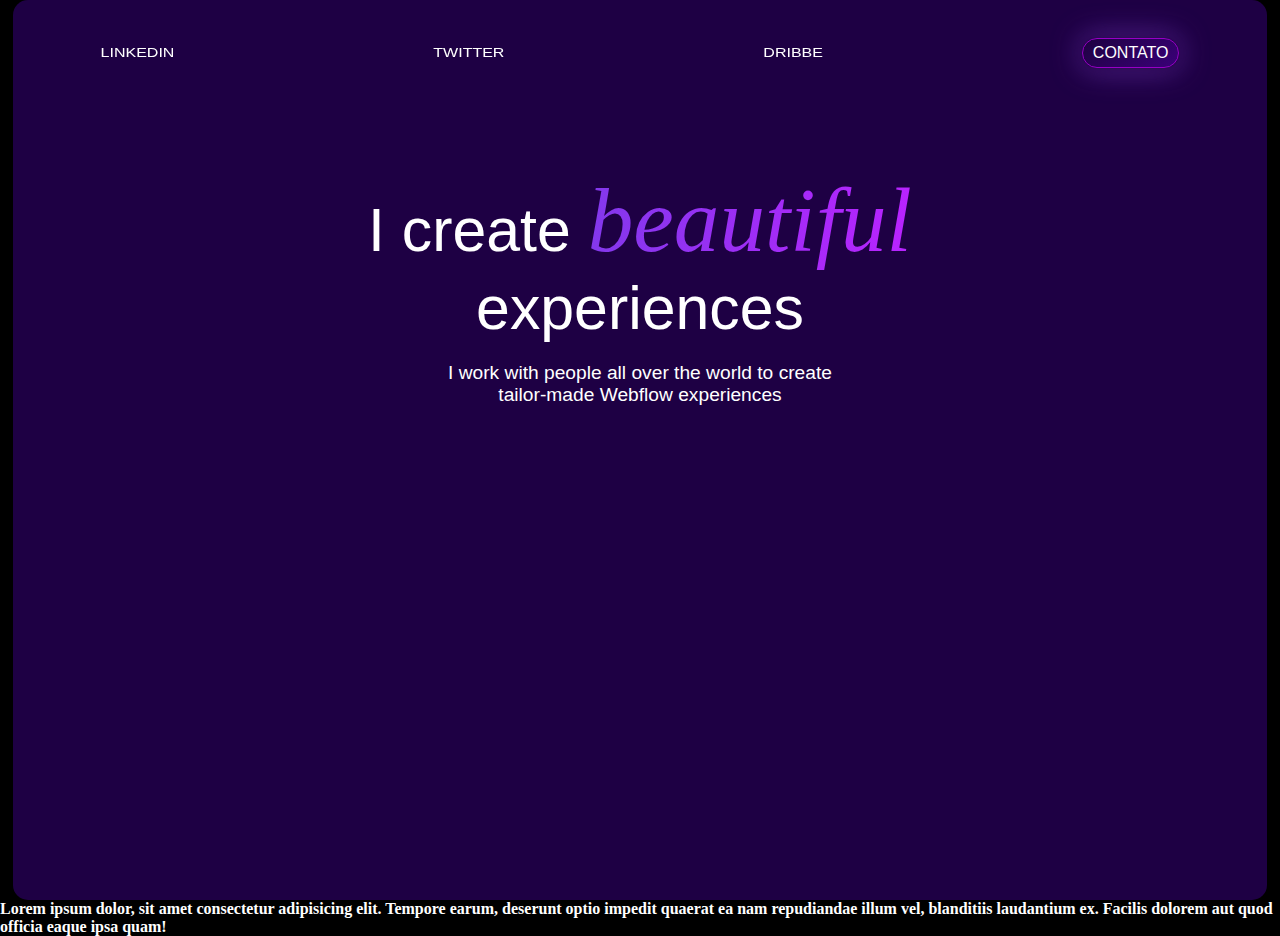
==== index.html @ a76ac80b "primeiro commit" ====
<!DOCTYPE html>
<html lang="pt-br">
<head>
    <meta charset="UTF-8">
    <meta name="viewport" content="width=device-width, initial-scale=1.0">
    <title>Document</title>
    <link rel="stylesheet" href="componentes/style.css">
    <link rel="stylesheet" href="componentes/main-header.css">
    <link rel="stylesheet" href="componentes/main-action.css">
    <link rel="stylesheet" href="componentes/main-buttom.css">
    <link rel="stylesheet" href="componentes/centro.css">

    <link rel="stylesheet" href="componentes/respo-tablet.css">
    <link rel="stylesheet" href="componentes/respo-cel-grande.css">
</head>
<body>
    <header class="main-header">
        <div class="fileira">
            <a class="main-action" href="">LINKEDIN</a>
            <a class="main-action" href="">TWITTER</a>
            <a class="main-action" href="">DRIBBE</a>
            <a class="main-buttom" href="">CONTATO</a>
        </div>  

        <div class="pai">
            <div class="centro">
                <h1>I create <span class="cursiva">beautiful</span><br> experiences</h1>
                <p>I work with people all over the world to create <br> tailor-made Webflow experiences</p>
            </div>
        </div>
        </header>

        <h1 style="color: white;">Lorem ipsum dolor, sit amet consectetur adipisicing elit. Tempore earum, deserunt optio impedit quaerat ea nam repudiandae illum vel, blanditiis laudantium ex. Facilis dolorem aut quod officia eaque ipsa quam!</h1>
</body>
</html>
---- componentes/style.css ----
/*parte do resetcs*/
/*-------------------------*/
body, h1, h2, h3, h4, figure, input a{
    box-sizing: border-box;
    padding: 0;
    margin: 0;
    font-size: 16px; /*inicio*/
    
}
body{
    background-color: black;
}

@import url('https://fonts.googleapis.com/css2?family=Montserrat+Alternates:ital,wght@0,100;0,200;0,300;0,400;0,500;0,600;0,700;0,800;0,900;1,100;1,200;1,300;1,400;1,500;1,600;1,700;1,800;1,900&display=swap');
@import url('https://fonts.googleapis.com/css2?family=Playfair+Display:ital,wght@0,400..900;1,400..900&display=swap');
---- componentes/main-header.css ----
.main-header{
    background-color: #1E0044;
    height: 100vh;
   max-width: clamp(98%, 100vw, 97%);
   margin: auto;
   transition-duration: 0.3s;
   border-radius: 15px;
}
.main-header:hover{
    box-shadow: 0 0 10px #592697, 0 0 14px #5405b4, 0 0 14px #7807f86e;

    transform: scale(1.01);
}
.fileira{
    align-items: center;
    display: flex;
    justify-content: space-between;
    padding-top: 3%;
    margin: 0% 7% 0% 7%;
    font-family: "Montserrat Alternates", sans-serif;

}
---- componentes/main-action.css ----
.main-action{
    font-weight: 200;
    text-decoration: none;
    color: white;
    transform: scale(1, 0.8); /* Achata verticalmente */
    display: inline-block; /* Necessário para aplicar transformações no texto */
}
---- componentes/main-buttom.css ----
.main-buttom{
    background: linear-gradient(145deg, #1e0240, #3a0079);
    padding: 5px 10px;
    border: 0.8px solid #9700c5; /* Borda neon */
    border-radius: 50px;
    box-shadow: 0 0 1px #1e0240, 0 0 20px #1e0240, 0 0 30px #6e31b4; /* Efeito de brilho */
    color: white;
    text-decoration: none;
}
---- componentes/centro.css ----
.pai{
    text-align: center;
    color: white;
}
.centro{
    display: inline-block;
    margin-top: 8%; /*ajustar no mq p centralizar*/
   
}
.centro p{
    font-size: clamp(0.5em, 5vw, 1.2em);
    font-family: "Quicksand", sans-serif;
    color: white;
    font-weight: 200
}

.centro h1{
    color: white;
    font-size: clamp(2.5em, 5vw, 3.8em);
    font-family: "Montserrat Alternates", sans-serif;
    font-weight: 200; /* Peso da fonte */
    font-style: normal; 

}
.cursiva{
    font-size: clamp(1.5em, 5vw, 3em);
    background: linear-gradient(90deg, #8338EC, #B923FF); -webkit-background-clip: text; color: transparent;
    font-family: "Playfair Display", serif ;
    font-weight: 400; /* Peso da fonte */
    font-style: italic; /* Estilo itálico */
}
---- componentes/respo-tablet.css ----
@media (min-width: 768px) and (max-width: 1024px) {
.fileira{
        padding-top: 4%;
   }
   
.centro{
    margin-top: 11%; /*ajustar no mq p centralizar*/
}
 
}
---- componentes/respo-cel-grande.css ----
@media (min-width: 340px) and (max-width: 768px){
    .fileira{
    background-color: aqua;
    
    margin: 0% 4% 0% 4%;
    font-size: 0.9em;
   }
   .centro{
    background: #ff5b5b;
    margin-top: 15%; 
   
}
}











/*responsivo clular pequeuno*/
@media (max-width: 340px) {
    .fileira{
       
        padding-top: 6%;
        font-size: 0.85em;
        margin: 0% 4% 0% 4%;
    }
}
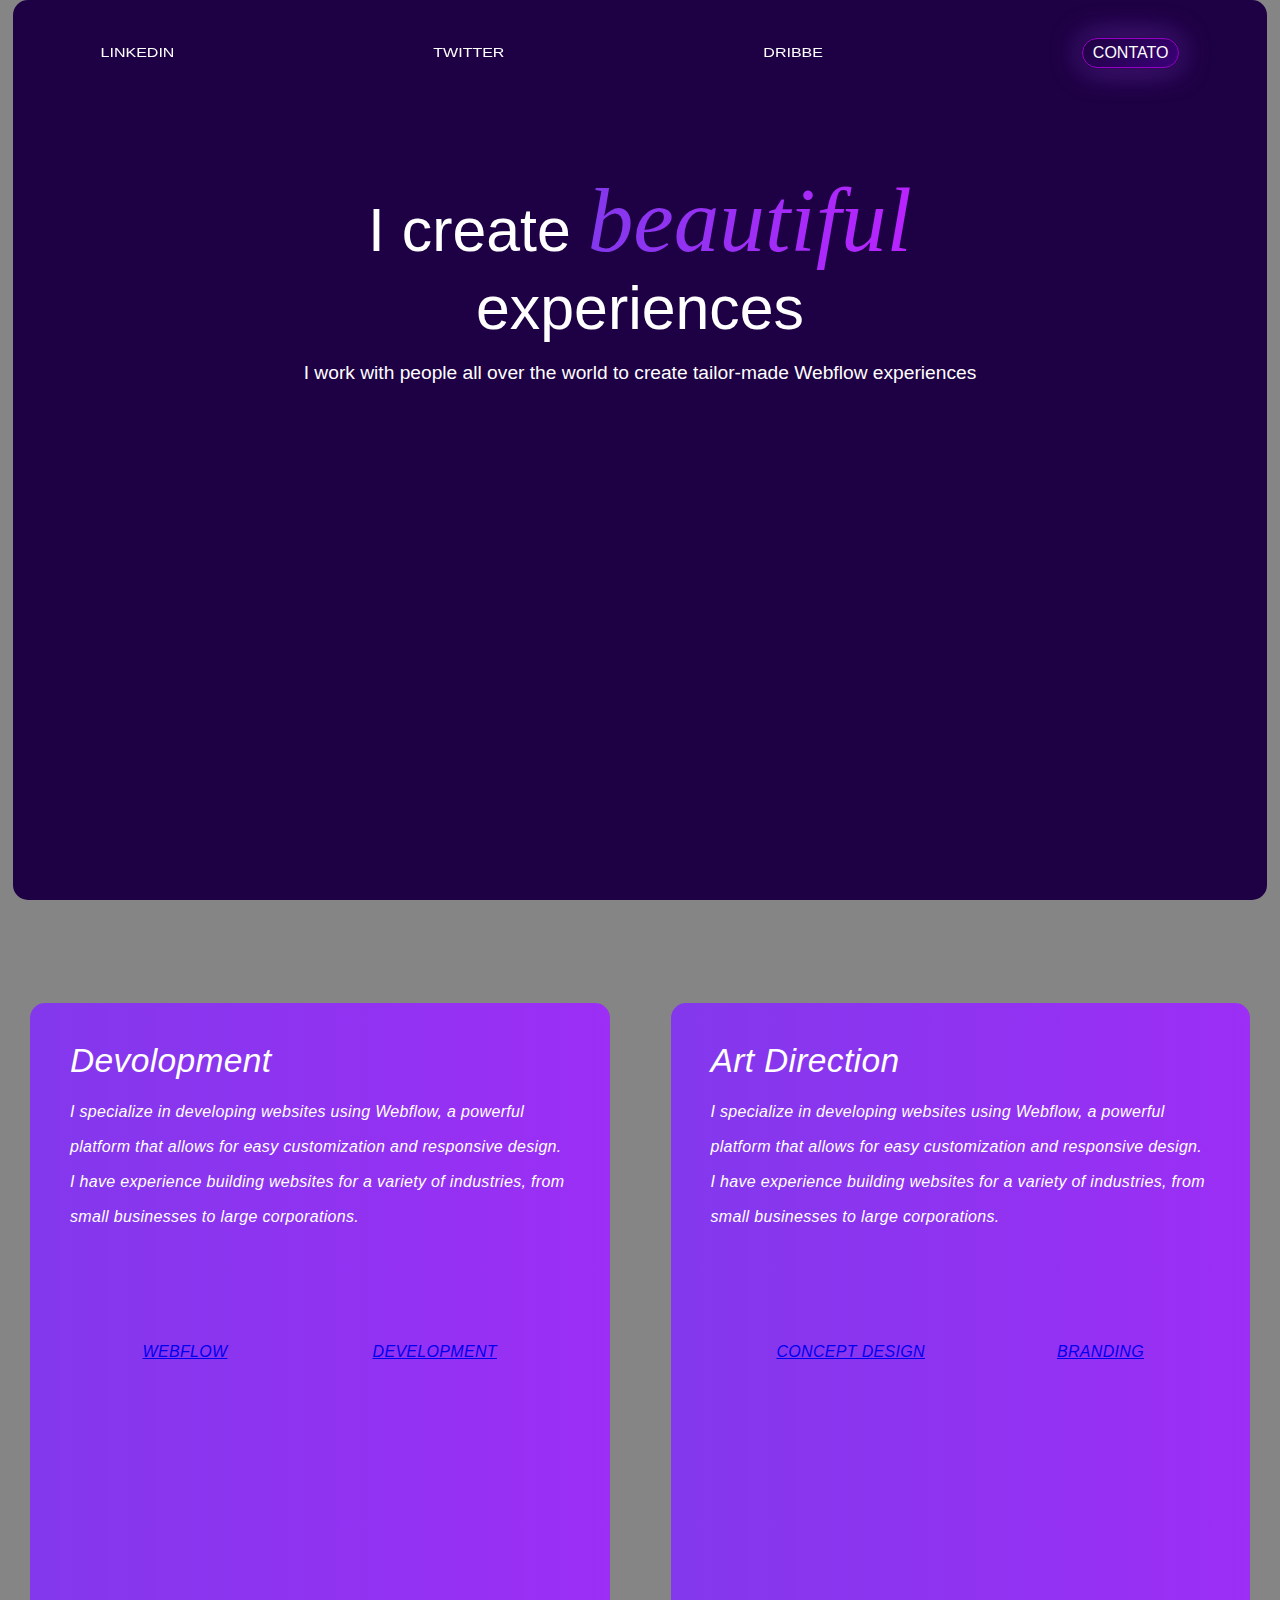
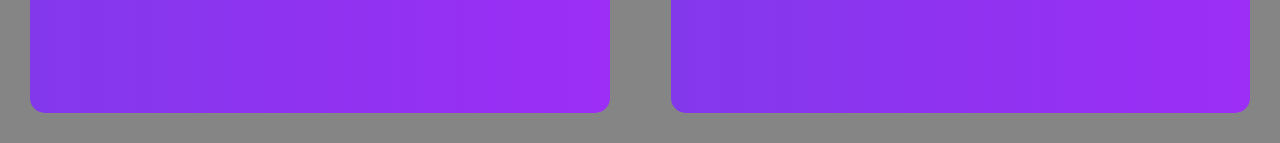
==== commit b23d9e77: "o" ====
--- a/index.html
+++ b/index.html
@@ -9,6 +9,8 @@
     <link rel="stylesheet" href="componentes/main-action.css">
     <link rel="stylesheet" href="componentes/main-buttom.css">
     <link rel="stylesheet" href="componentes/centro.css">
+    <link rel="stylesheet" href="componentes/main-section.css">
+
 
     <link rel="stylesheet" href="componentes/respo-tablet.css">
     <link rel="stylesheet" href="componentes/respo-cel-grande.css">
@@ -25,11 +27,33 @@
         <div class="pai">
             <div class="centro">
                 <h1>I create <span class="cursiva">beautiful</span><br> experiences</h1>
-                <p>I work with people all over the world to create <br> tailor-made Webflow experiences</p>
+                <p>I work with people all over the world to create  tailor-made Webflow experiences</p>
             </div>
         </div>
         </header>
 
-        <h1 style="color: white;">Lorem ipsum dolor, sit amet consectetur adipisicing elit. Tempore earum, deserunt optio impedit quaerat ea nam repudiandae illum vel, blanditiis laudantium ex. Facilis dolorem aut quod officia eaque ipsa quam!</h1>
+
+
+        <section class="main-section">
+            <div class="box">
+               <h2>Devolopment</h2>
+               <p>I specialize in developing websites using Webflow, a powerful platform that allows for easy customization and responsive design. I have experience building websites for a variety of industries, from small businesses to large corporations.</p>
+
+               <div class="wrapper">
+                   <a class="buttom-section" href="#">WEBFLOW</a>
+                   <a class="buttom-section" href="#">DEVELOPMENT</a>   
+               </div>
+            </div>
+            <div class="box">
+               <h2>Art Direction</h2>
+               <p>I specialize in developing websites using Webflow, a powerful platform that allows for easy customization and responsive design. I have experience building websites for a variety of industries, from small businesses to large corporations.</p>
+               <div class="wrapper">
+                   
+                   <a class="buttom-section" href="#">CONCEPT DESIGN</a>
+                   <a class="buttom-section" href="#">BRANDING</a>
+               </div>
+           </div>
+   
+   </section>
 </body>
 </html>--- a/componentes/style.css
+++ b/componentes/style.css
@@ -8,7 +8,7 @@
     
 }
 body{
-    background-color: black;
+    background-color: rgba(0, 0, 0, 0.479);
 }
 
 @import url('https://fonts.googleapis.com/css2?family=Montserrat+Alternates:ital,wght@0,100;0,200;0,300;0,400;0,500;0,600;0,700;0,800;0,900;1,100;1,200;1,300;1,400;1,500;1,600;1,700;1,800;1,900&display=swap');
--- a/componentes/centro.css
+++ b/componentes/centro.css
@@ -8,7 +8,7 @@
    
 }
 .centro p{
-    font-size: clamp(0.5em, 5vw, 1.2em);
+    font-size: clamp(0.4em, 5vw, 1.2em);
     font-family: "Quicksand", sans-serif;
     color: white;
     font-weight: 200
--- a/componentes/main-section.css
+++ b/componentes/main-section.css
@@ -0,0 +1,31 @@
+.main-section{
+    display: flex;
+    justify-content: space-around;
+    gap: 5%;
+    margin: 30px;
+    
+    
+}
+.box{
+    margin-top: 6%;
+    background: linear-gradient(to right, #8338EC, #9C2EF5);
+    border-radius: 15px;
+   color: white;
+    height: 70vh;
+    padding: 40px;
+    line-height: 35px;
+    letter-spacing: 0.02em;
+    font-weight: lighter;
+    font-style: italic;
+    transition-duration: 0.3s;
+    font-family: "Montserrat Alternates", sans-serif;
+}
+.box h2{
+    font-size: 2.1em;
+    font-weight: 100;
+}
+.wrapper{
+    margin-top: 20%;
+    display: flex;
+    justify-content: space-around;
+}
--- a/componentes/respo-tablet.css
+++ b/componentes/respo-tablet.css
@@ -6,5 +6,8 @@
 .centro{
     margin-top: 11%; /*ajustar no mq p centralizar*/
 }
- 
+.box{
+    
+}
+
 }--- a/componentes/respo-cel-grande.css
+++ b/componentes/respo-cel-grande.css
@@ -1,15 +1,30 @@
 @media (min-width: 340px) and (max-width: 768px){
+    .main-header{
+    height: clamp(600px, 80vh, 600px);
+    }
+    
     .fileira{
-    background-color: aqua;
-    
+
     margin: 0% 4% 0% 4%;
     font-size: 0.9em;
    }
    .centro{
-    background: #ff5b5b;
     margin-top: 15%; 
+}
+.box h2{
+    font-size: 1.8em;
+}
+.main-section{
+    flex-direction: column; /* Coloca os itens em coluna */
+}
+.wrapper{
+    flex-direction: column;
    
 }
+.box{
+    line-height: 22px;
+}
+
 }
 
 
@@ -30,4 +45,10 @@
         font-size: 0.85em;
         margin: 0% 4% 0% 4%;
     }
+    .box{
+       line-height: 20px;
+    }
+    .box h2{
+        font-size: 1.5em;
+    }
 }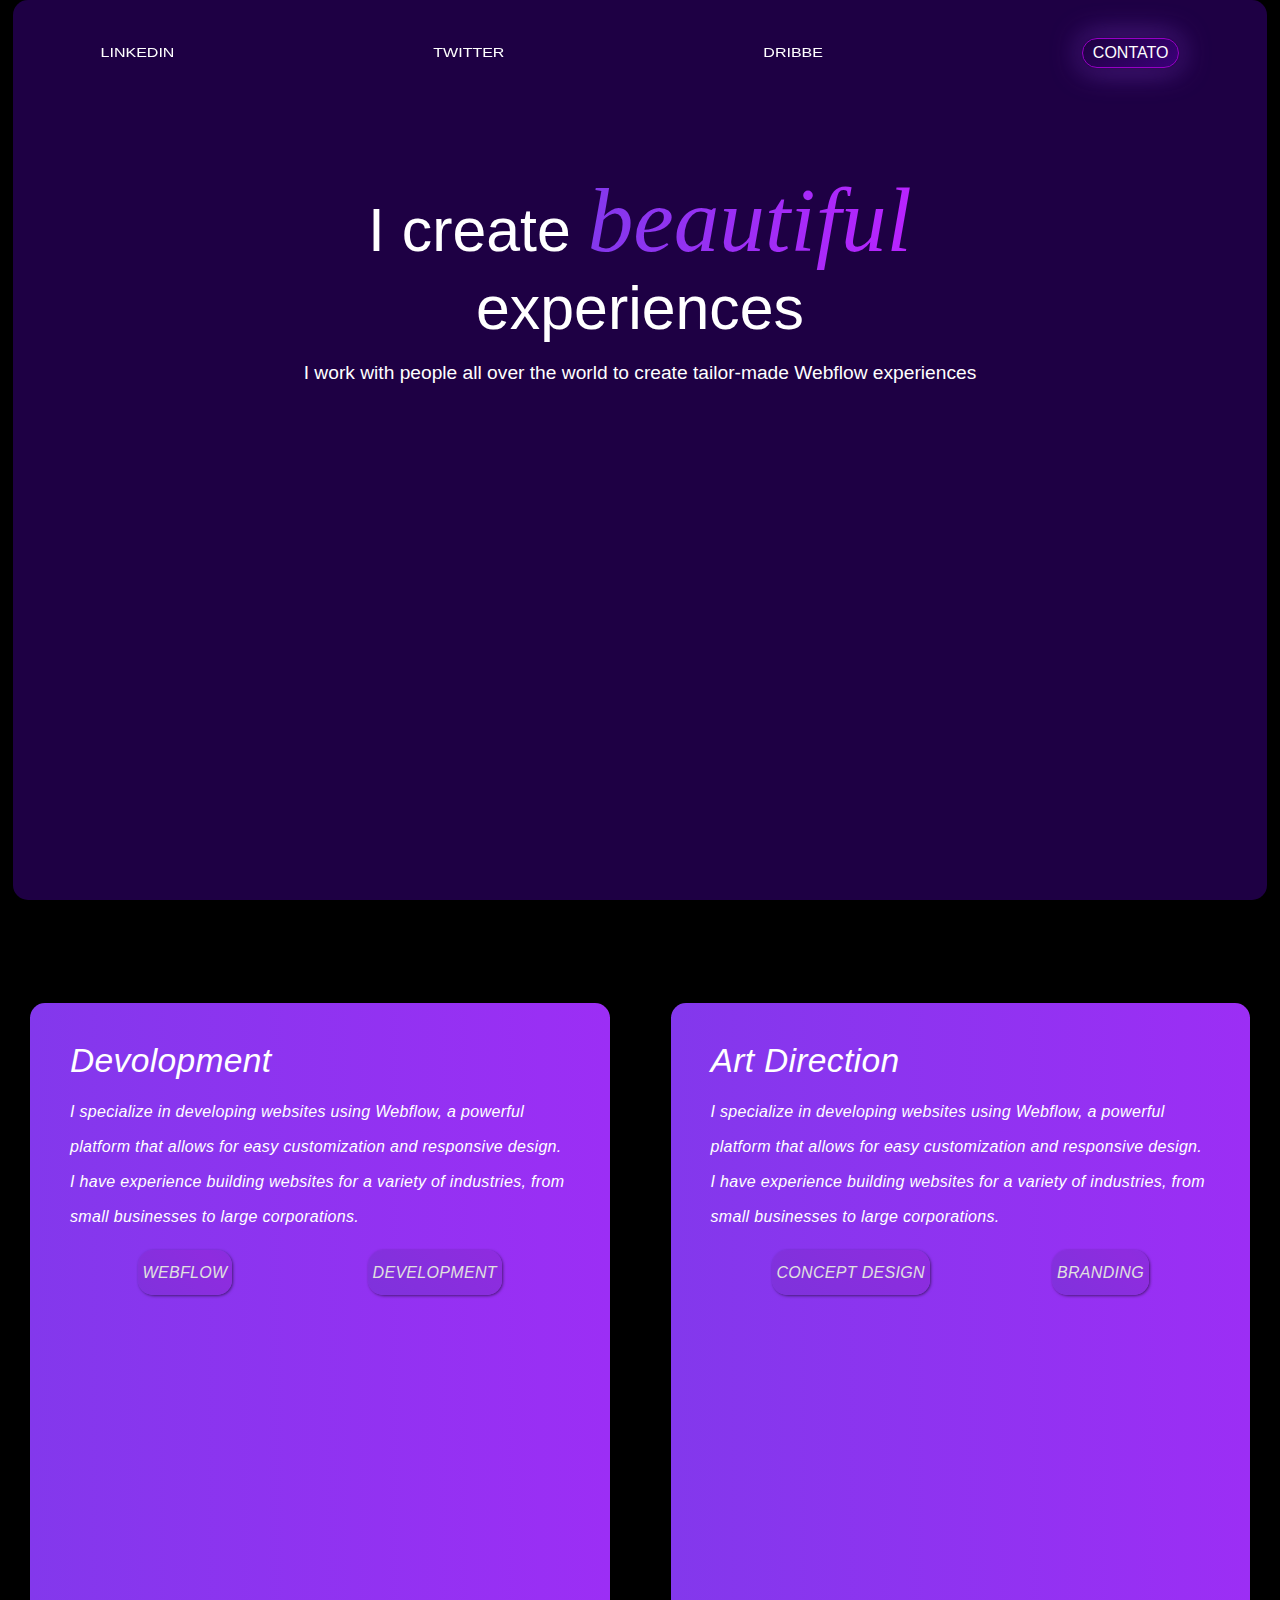
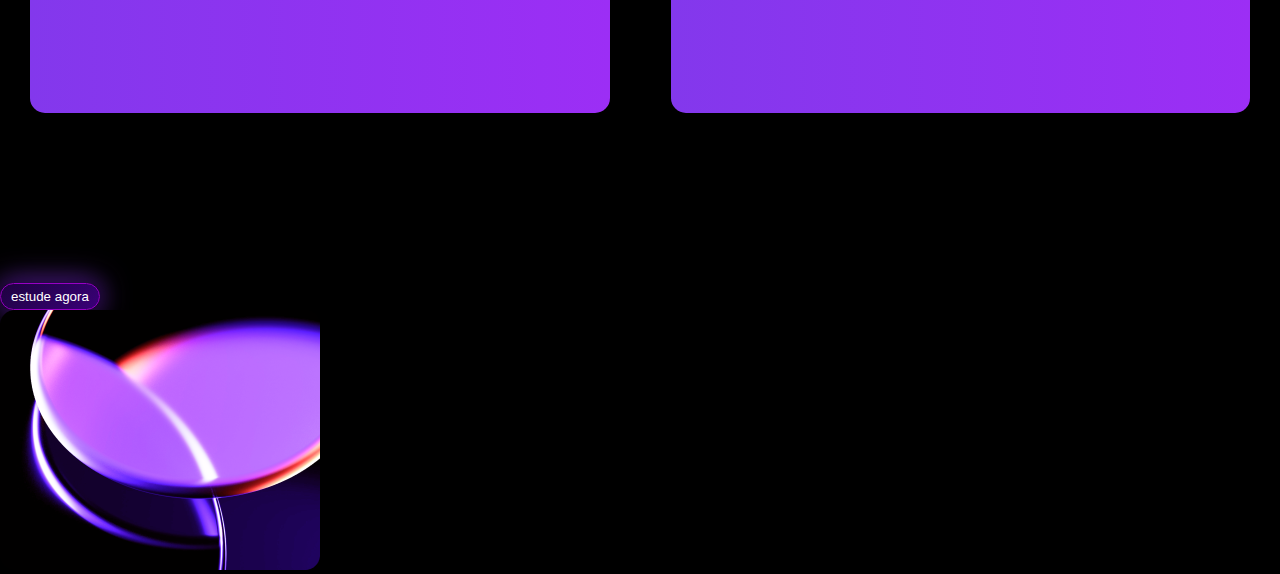
==== commit 157b569d: "z" ====
--- a/index.html
+++ b/index.html
@@ -55,5 +55,20 @@
            </div>
    
    </section>
+
+   <section class="section-image2">
+    <div class="caixa-elementos">
+    
+    
+        <div class="escrita"><h1>Korba</h1>
+            <p>Lorem ipsum, dolor sit amet consectetur adipisicing elit. <br> Aut facilis optio deleniti, perspiciatis exercitationem <br> veritatis illo aliquam tempore quo quaerat  <br>a dolorum eveniet! Error sed, quibusdam <br> quisquam neque iste voluptates.</p>
+            <button class="main-buttom -trans">estude agora</button> 
+        </div>
+
+        <div class="design-image">
+
+            <img src="imagens/Image.png" alt="">
+
+   </section>
 </body>
 </html>--- a/componentes/style.css
+++ b/componentes/style.css
@@ -8,7 +8,7 @@
     
 }
 body{
-    background-color: rgba(0, 0, 0, 0.479);
+    background-color: rgb(0, 0, 0);
 }
 
 @import url('https://fonts.googleapis.com/css2?family=Montserrat+Alternates:ital,wght@0,100;0,200;0,300;0,400;0,500;0,600;0,700;0,800;0,900;1,100;1,200;1,300;1,400;1,500;1,600;1,700;1,800;1,900&display=swap');
--- a/componentes/main-section.css
+++ b/componentes/main-section.css
@@ -20,12 +20,41 @@
     transition-duration: 0.3s;
     font-family: "Montserrat Alternates", sans-serif;
 }
+.box:hover{
+    box-shadow: 0 0 10px #592697, 0 0 14px #5405b4, 0 0 14px #7807f86e;
+    transform: scale(1.02);
+    box-shadow: 1px 1px 18px rgba(0, 0, 0, 0.5);
+}
 .box h2{
     font-size: 2.1em;
     font-weight: 100;
 }
+.buttom-section{
+    box-shadow: 1px 1px 3px rgba(0, 0, 0, 0.5); 
+    text-decoration: none;
+    color: rgb(224, 224, 224);
+    padding: 1% 1%;
+    border-radius: 15px;
+    font-family: "Albert Sans", sans-serif;
+    animation: textura 3.4s cubic-bezier(0.2, 0.5, 0.9, 0.6) 2s infinite;
+    background-image: linear-gradient(45deg, #7a34db, #8e2cdf, #7a34db, #8e2cdf);
+    background-size: 400% 200%;
+    transition: all 0.8s;
+}
+@keyframes textura {
+    0% {
+        background-position: 0 0;
+    }
+    100% {
+        background-position: 100% 0;
+    }
+}
+.buttom-section:hover{
+    background-position: 100% 0;
+    box-shadow: 1px 1px 6px rgba(0, 0, 0, 0.5);
+}
 .wrapper{
-    margin-top: 20%;
+    
     display: flex;
     justify-content: space-around;
 }
--- a/componentes/respo-cel-grande.css
+++ b/componentes/respo-cel-grande.css
@@ -1,4 +1,4 @@
-@media (min-width: 340px) and (max-width: 768px){
+@media (min-width: 389px) and (max-width: 768px){
     .main-header{
     height: clamp(600px, 80vh, 600px);
     }
@@ -9,7 +9,10 @@
     font-size: 0.9em;
    }
    .centro{
-    margin-top: 15%; 
+    margin-top: 45%; 
+}
+.box{
+    height: 40vh;
 }
 .box h2{
     font-size: 1.8em;
@@ -18,13 +21,18 @@
     flex-direction: column; /* Coloca os itens em coluna */
 }
 .wrapper{
-    flex-direction: column;
-   
+        flex-direction: column;
+        column-gap: 10%;
+        
+        align-items: center;
+        gap: 48px;
 }
 .box{
     line-height: 22px;
 }
-
+.buttom-section{
+    padding: 4% 4%;
+}
 }
 
 
@@ -38,17 +46,33 @@
 
 
 /*responsivo clular pequeuno*/
-@media (max-width: 340px) {
+@media screen and (max-device-width: 390px) and (orientation: portrait) {
+   body{
+    background-color: #fff;
+   }
     .fileira{
        
         padding-top: 6%;
         font-size: 0.85em;
         margin: 0% 4% 0% 4%;
     }
+    .centro{
+        margin-top: 45%; 
+    }
     .box{
        line-height: 20px;
+       height: 40vh;
     }
     .box h2{
         font-size: 1.5em;
     }
+    .wrapper{
+        gap: 15px;
+        padding-top: 10px;
+        flex-direction: column;
+       
+    }
+    .buttom-section{
+        padding: 4% 4%;
+    }
 }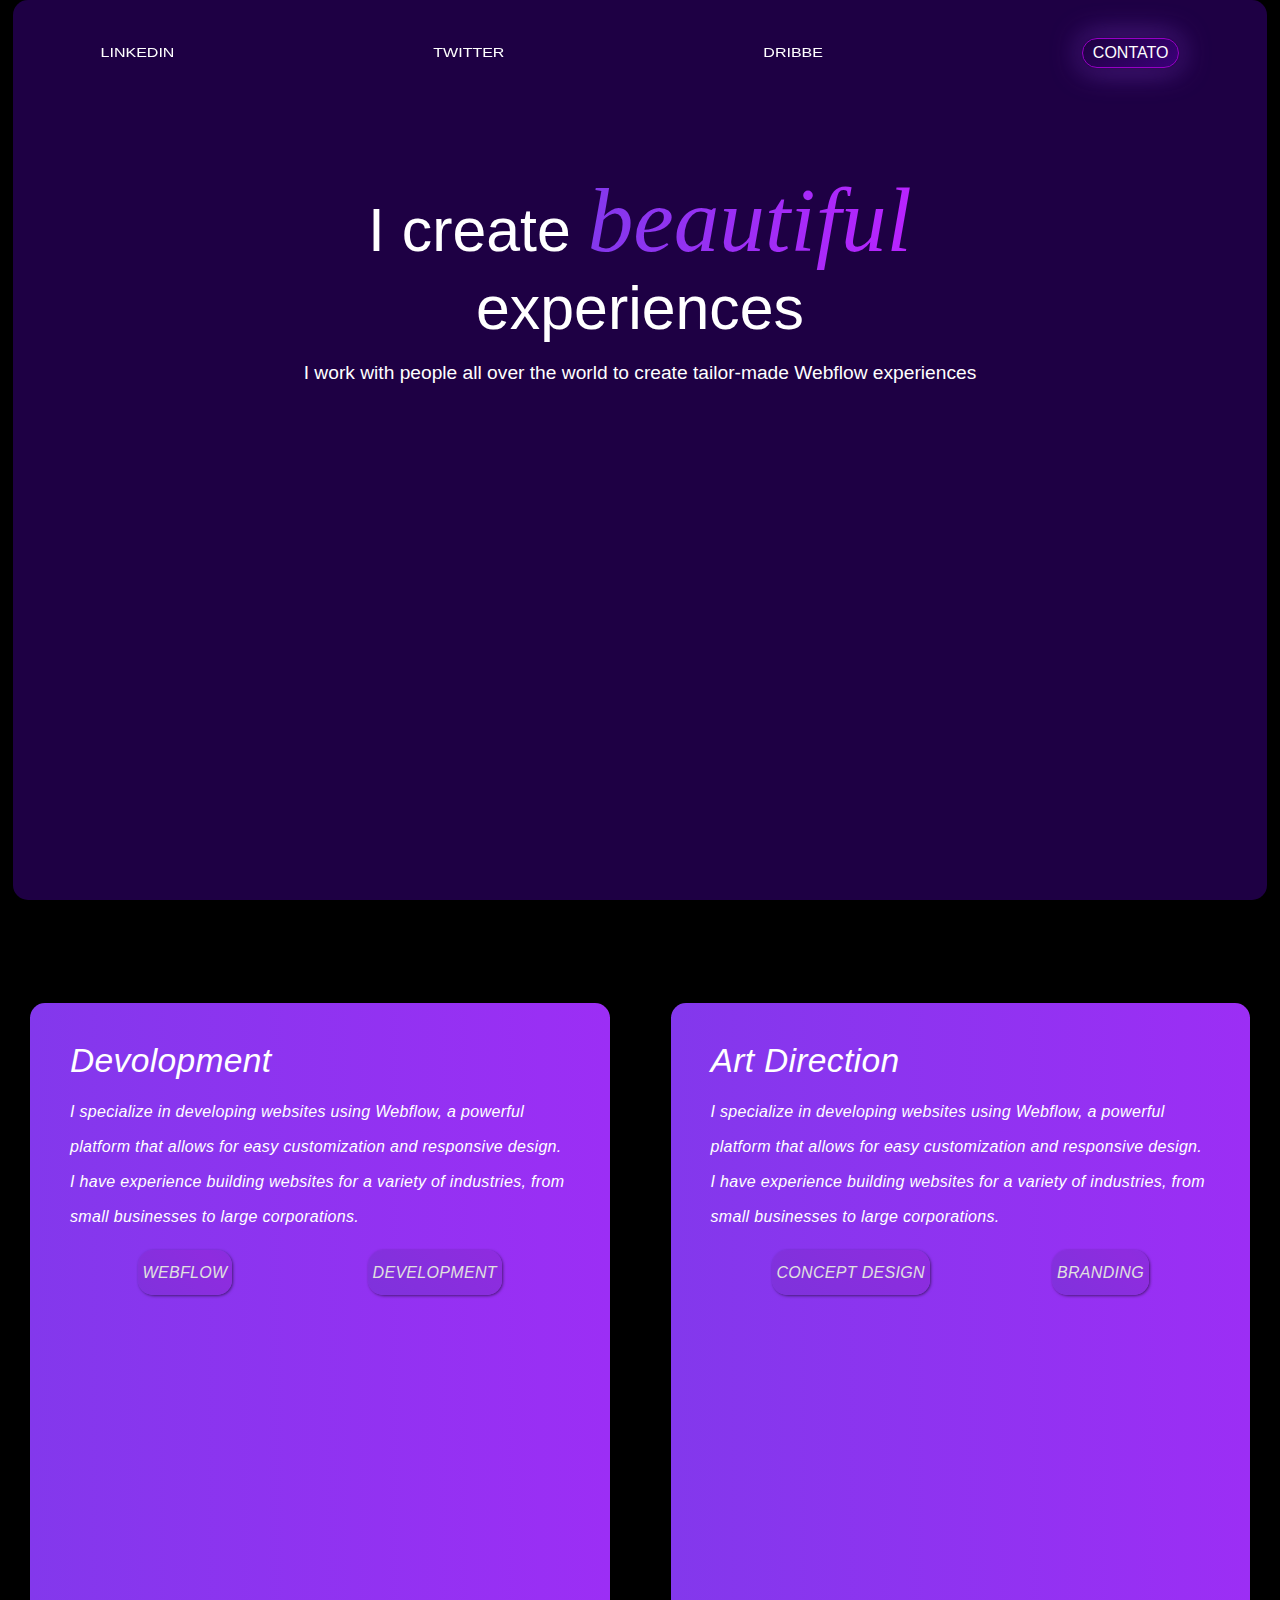
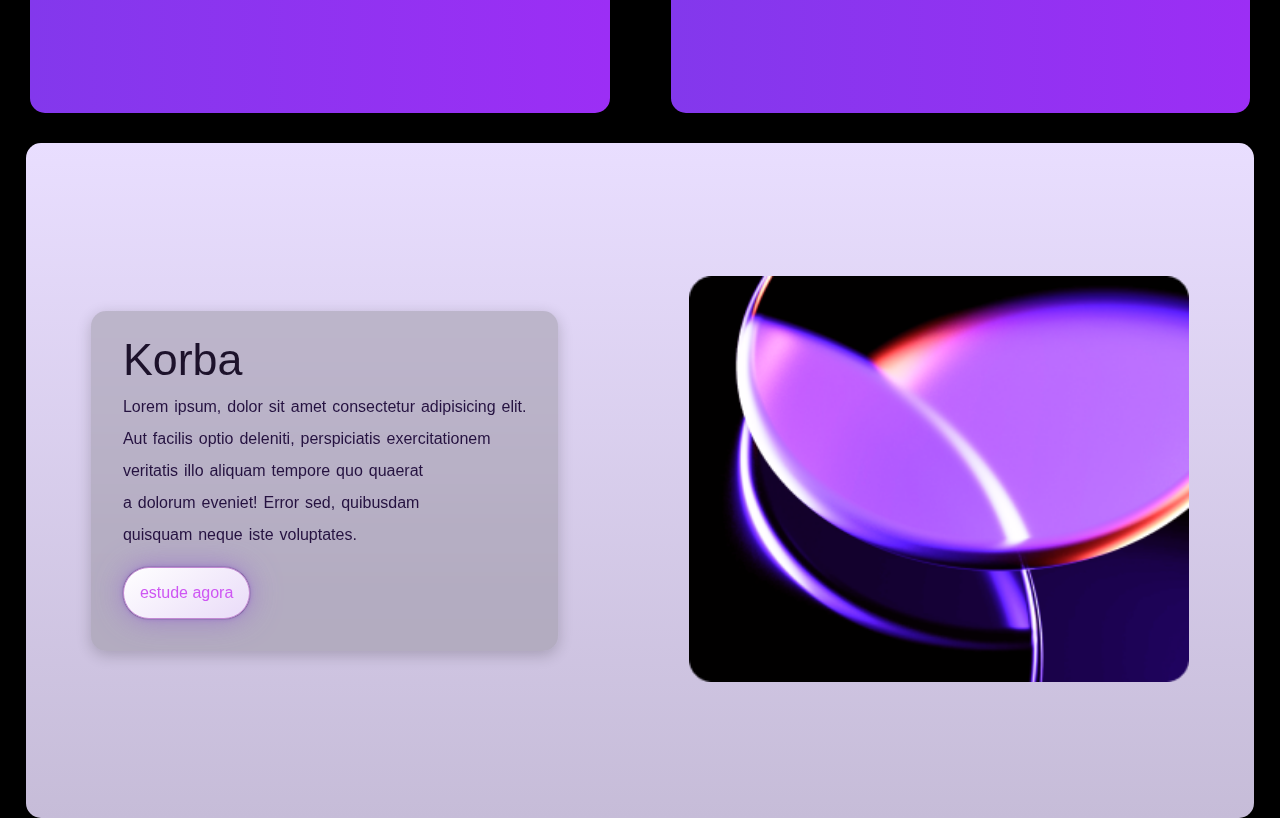
==== commit ee8a0417: "teste resp" ====
--- a/index.html
+++ b/index.html
@@ -10,7 +10,7 @@
     <link rel="stylesheet" href="componentes/main-buttom.css">
     <link rel="stylesheet" href="componentes/centro.css">
     <link rel="stylesheet" href="componentes/main-section.css">
-
+    <link rel="stylesheet" href="componentes/section-image1.css">
 
     <link rel="stylesheet" href="componentes/respo-tablet.css">
     <link rel="stylesheet" href="componentes/respo-cel-grande.css">
@@ -56,19 +56,29 @@
    
    </section>
 
-   <section class="section-image2">
-    <div class="caixa-elementos">
-    
-    
-        <div class="escrita"><h1>Korba</h1>
-            <p>Lorem ipsum, dolor sit amet consectetur adipisicing elit. <br> Aut facilis optio deleniti, perspiciatis exercitationem <br> veritatis illo aliquam tempore quo quaerat  <br>a dolorum eveniet! Error sed, quibusdam <br> quisquam neque iste voluptates.</p>
-            <button class="main-buttom -trans">estude agora</button> 
+  
+    <section class="section-image1">
+        <div class="caixa-elementos">
+
+
+            <div class="escrita"><h1>Korba</h1>
+              
+                    <div class="espacamento">
+                        <p>Lorem ipsum, dolor sit amet consectetur adipisicing elit. <br> Aut facilis optio deleniti, perspiciatis exercitationem <br> veritatis illo aliquam tempore quo quaerat  <br>a dolorum eveniet! Error sed, quibusdam <br> quisquam neque iste voluptates.</p>
+                        <button class="main-buttom -trans">estude agora</button>
+                    </div>
+               
+            </div>
+
+            <div class="design-image">
+
+                <img class="image1" src="imagens/Image.png" alt="">
+
+            </div>
+
+
+
         </div>
-
-        <div class="design-image">
-
-            <img src="imagens/Image.png" alt="">
-
    </section>
 </body>
 </html>--- a/componentes/main-section.css
+++ b/componentes/main-section.css
@@ -23,7 +23,7 @@
 .box:hover{
     box-shadow: 0 0 10px #592697, 0 0 14px #5405b4, 0 0 14px #7807f86e;
     transform: scale(1.02);
-    box-shadow: 1px 1px 18px rgba(0, 0, 0, 0.5);
+    
 }
 .box h2{
     font-size: 2.1em;
--- a/componentes/section-image1.css
+++ b/componentes/section-image1.css
@@ -0,0 +1,67 @@
+.section-image1{
+ 
+}
+.caixa-elementos{
+    display: flex;
+    align-items: center;
+    background: linear-gradient(to bottom, #E9DEFF, #c6bcd8);
+    height: 75vh;
+    max-width: clamp(96%, 100vw, 96%);
+    border-radius: 15px;
+    margin: auto;
+    justify-content: space-around;
+    transition-duration: 0.2s;
+    
+}
+.caixa-elementos:hover{
+    box-shadow: 0 0 10px #adadadcc, 0 0 14px #878688b7, 0 0 14px #878688b0;
+  
+   
+
+}
+.escrita{
+    line-height: 2em !important;
+    background: rgba(109, 109, 109, 0.3); /* Cor de fundo branca com 30% de opacidade */
+    backdrop-filter: blur(50px); /* Desfoque aplicado ao fundo */
+    box-shadow: 0 4px 15px rgba(0, 0, 0, 0.2); /* Sombra sutil para destacar o efeito */
+    -webkit-backdrop-filter: blur(10px); /* Compatibilidade com navegadores WebKit */
+    padding: 2em;
+    border-radius: 15px;
+    transition-duration: 0.2s;
+   
+}
+.escrita:hover{
+    padding: 2.3em;
+}
+.escrita h1{
+    font-family: "Montserrat Alternates", sans-serif;
+    color: #0b001ae5;
+    font-weight: 500;
+    word-spacing: 1.3px;
+    font-size: 2.8em;
+}
+.escrita p{
+    font-family: "Montserrat Alternates", sans-serif;
+    color: #160233e8;
+    font-weight: 200;
+    word-spacing: 1.5px;
+}
+.image1{
+    width: clamp(200px, 40vw, 500px); /* Min: 200px, Responsivo: 50% da largura da viewport, Max: 500px */
+
+}
+.main-buttom.-trans{
+   
+    background: linear-gradient(145deg, #ffffff, #e9dbf8);
+    box-shadow: 0 0 1px #1e0240, 0 0 30px #a07fc9, 0 0 5px #9671c2; 
+    border: 1.4px solid #c289d3; 
+    color: #ce56f3;
+    font-size: 1em;
+    padding: 1em;
+    font-family: 'Franklin Gothic Medium', 'Arial Narrow', Arial, sans-serif;
+    transition-duration: 0.2s;
+}
+.main-buttom.-trans:hover{
+    transform: scale(1.05); /* Aumenta o tamanho em 4% */
+   
+}--- a/componentes/respo-tablet.css
+++ b/componentes/respo-tablet.css
@@ -6,8 +6,18 @@
 .centro{
     margin-top: 11%; /*ajustar no mq p centralizar*/
 }
-.box{
+
+.caixa-elementos{
+    flex-direction: column;
+}
+.escrita{
     
+ width: 70vw;
+    gap: 10px
 }
 
+.image1{
+    width: clamp(350px, 40vw, 600px); /* Min: 200px, Responsivo: 50% da largura da viewport, Max: 500px */
+
+}
 }--- a/componentes/respo-cel-grande.css
+++ b/componentes/respo-cel-grande.css
@@ -33,7 +33,23 @@
 .buttom-section{
     padding: 4% 4%;
 }
+
+.caixa-elementos{
+    flex-direction: column;
+    height: 80vh;
 }
+.escrita{
+    
+ width: 70vw;
+    gap: 10px
+}
+.image1{
+    width: clamp(300px, 40vw, 500px); /* Min: 200px, Responsivo: 50% da largura da viewport, Max: 500px */
+
+}
+}
+   
+
 
 
 
@@ -47,9 +63,7 @@
 
 /*responsivo clular pequeuno*/
 @media screen and (max-device-width: 390px) and (orientation: portrait) {
-   body{
-    background-color: #fff;
-   }
+  
     .fileira{
        
         padding-top: 6%;
@@ -75,4 +89,14 @@
     .buttom-section{
         padding: 4% 4%;
     }
+    .caixa-elementos{
+        flex-direction: column;
+    }
+    .escrita{
+        
+     width: 70vw;
+        gap: 10px
+    }
+    
+    
 }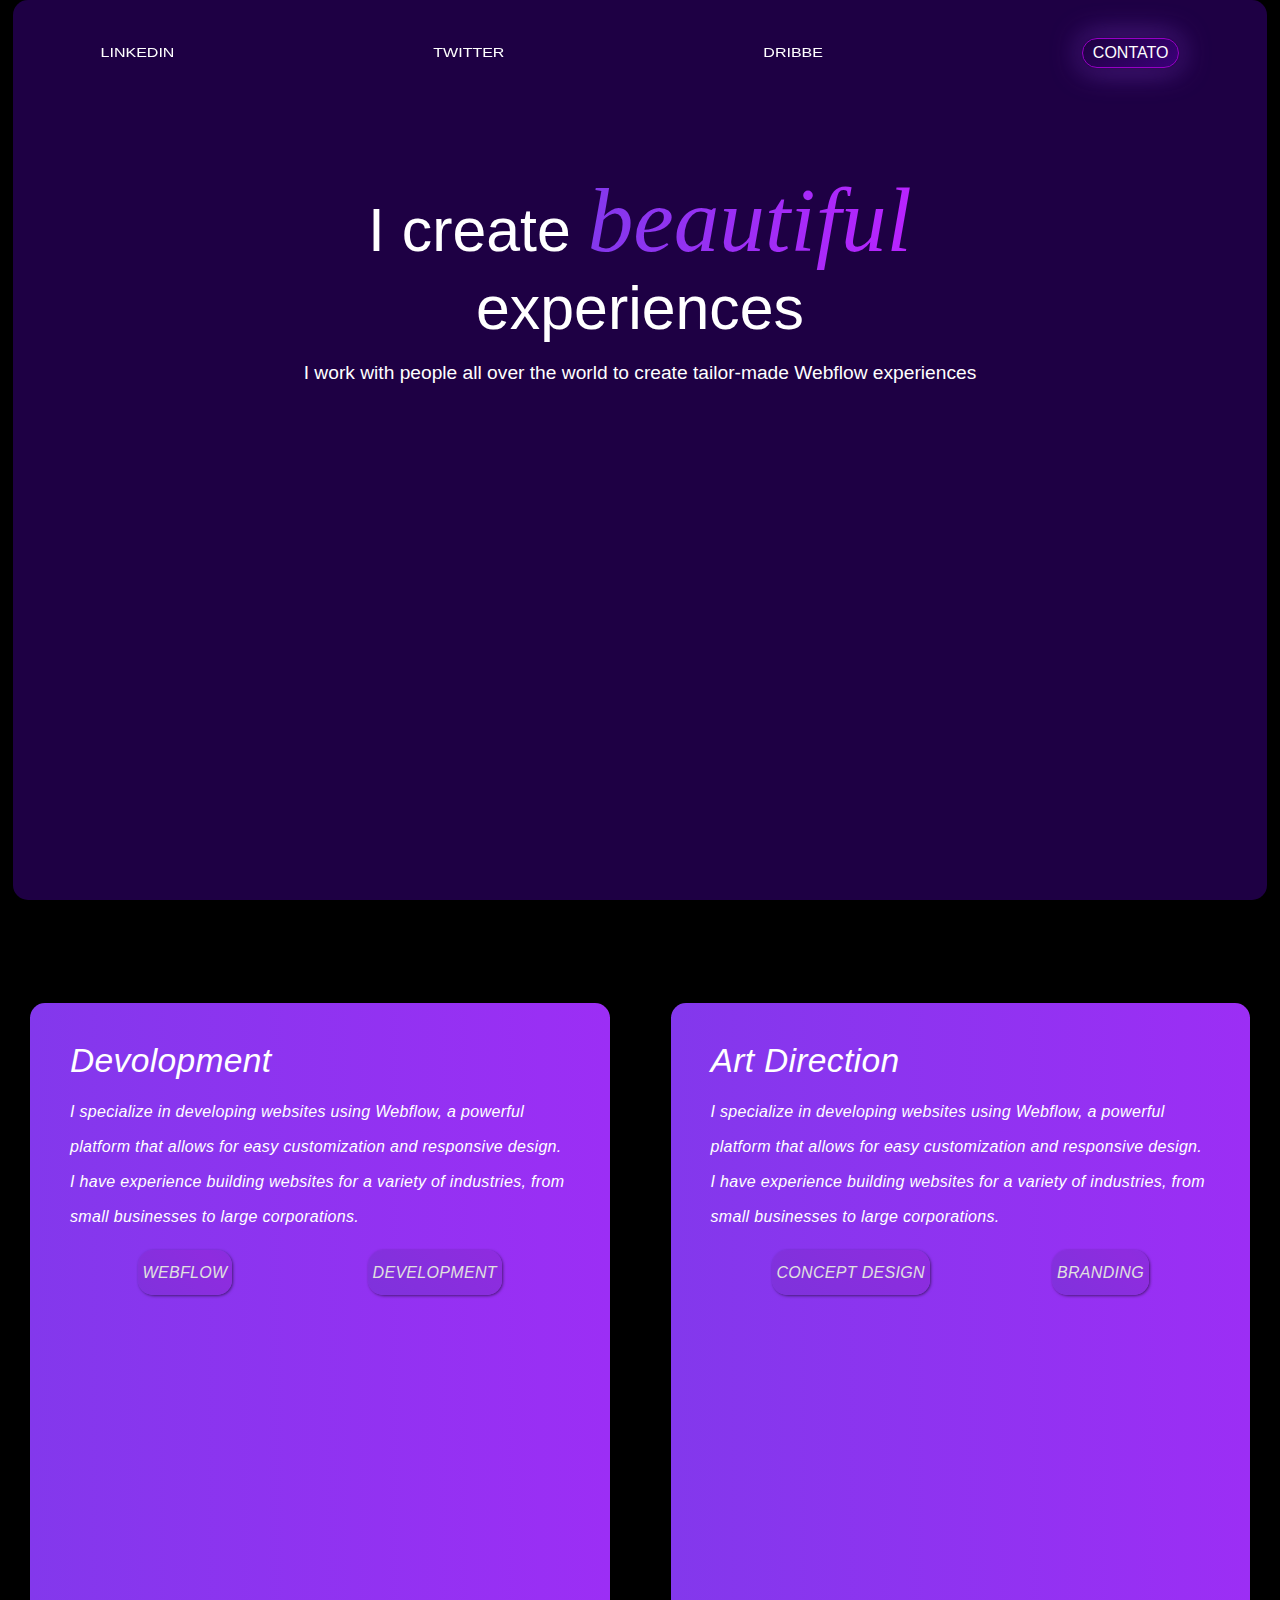
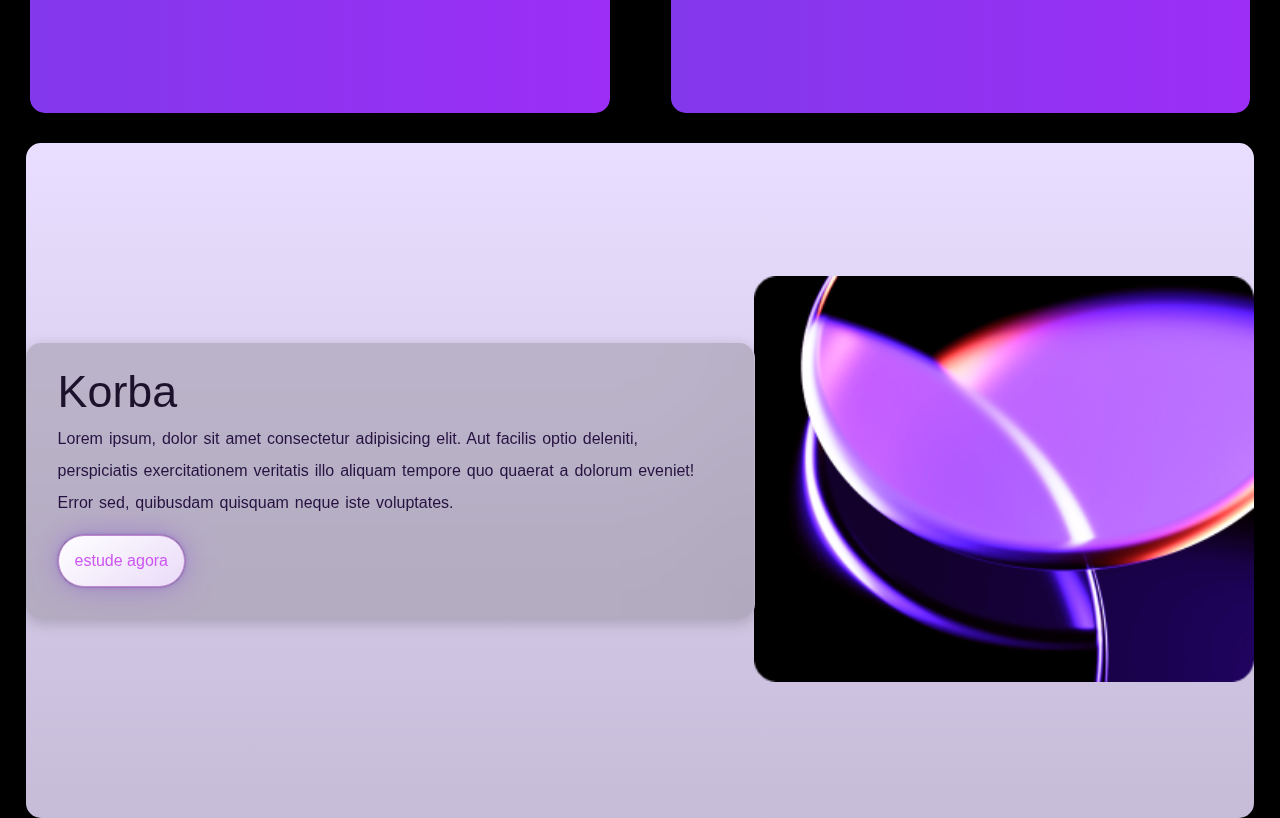
==== commit 73c3f889: "a" ====
--- a/index.html
+++ b/index.html
@@ -64,7 +64,7 @@
             <div class="escrita"><h1>Korba</h1>
               
                     <div class="espacamento">
-                        <p>Lorem ipsum, dolor sit amet consectetur adipisicing elit. <br> Aut facilis optio deleniti, perspiciatis exercitationem <br> veritatis illo aliquam tempore quo quaerat  <br>a dolorum eveniet! Error sed, quibusdam <br> quisquam neque iste voluptates.</p>
+                        <p>Lorem ipsum, dolor sit amet consectetur adipisicing elit.  Aut facilis optio deleniti, perspiciatis exercitationem  veritatis illo aliquam tempore quo quaerat  a dolorum eveniet! Error sed, quibusdam quisquam neque iste voluptates.</p>
                         <button class="main-buttom -trans">estude agora</button>
                     </div>
                
--- a/componentes/respo-cel-grande.css
+++ b/componentes/respo-cel-grande.css
@@ -36,15 +36,17 @@
 
 .caixa-elementos{
     flex-direction: column;
-    height: 80vh;
+    height: 90vh;
 }
 .escrita{
-    
- width: 70vw;
+
+
+
+ max-width: 70vw;
     gap: 10px
 }
 .image1{
-    width: clamp(300px, 40vw, 500px); /* Min: 200px, Responsivo: 50% da largura da viewport, Max: 500px */
+    width: clamp(300px, 30vw, 500px); /* Min: 200px, Responsivo: 50% da largura da viewport, Max: 500px */
 
 }
 }
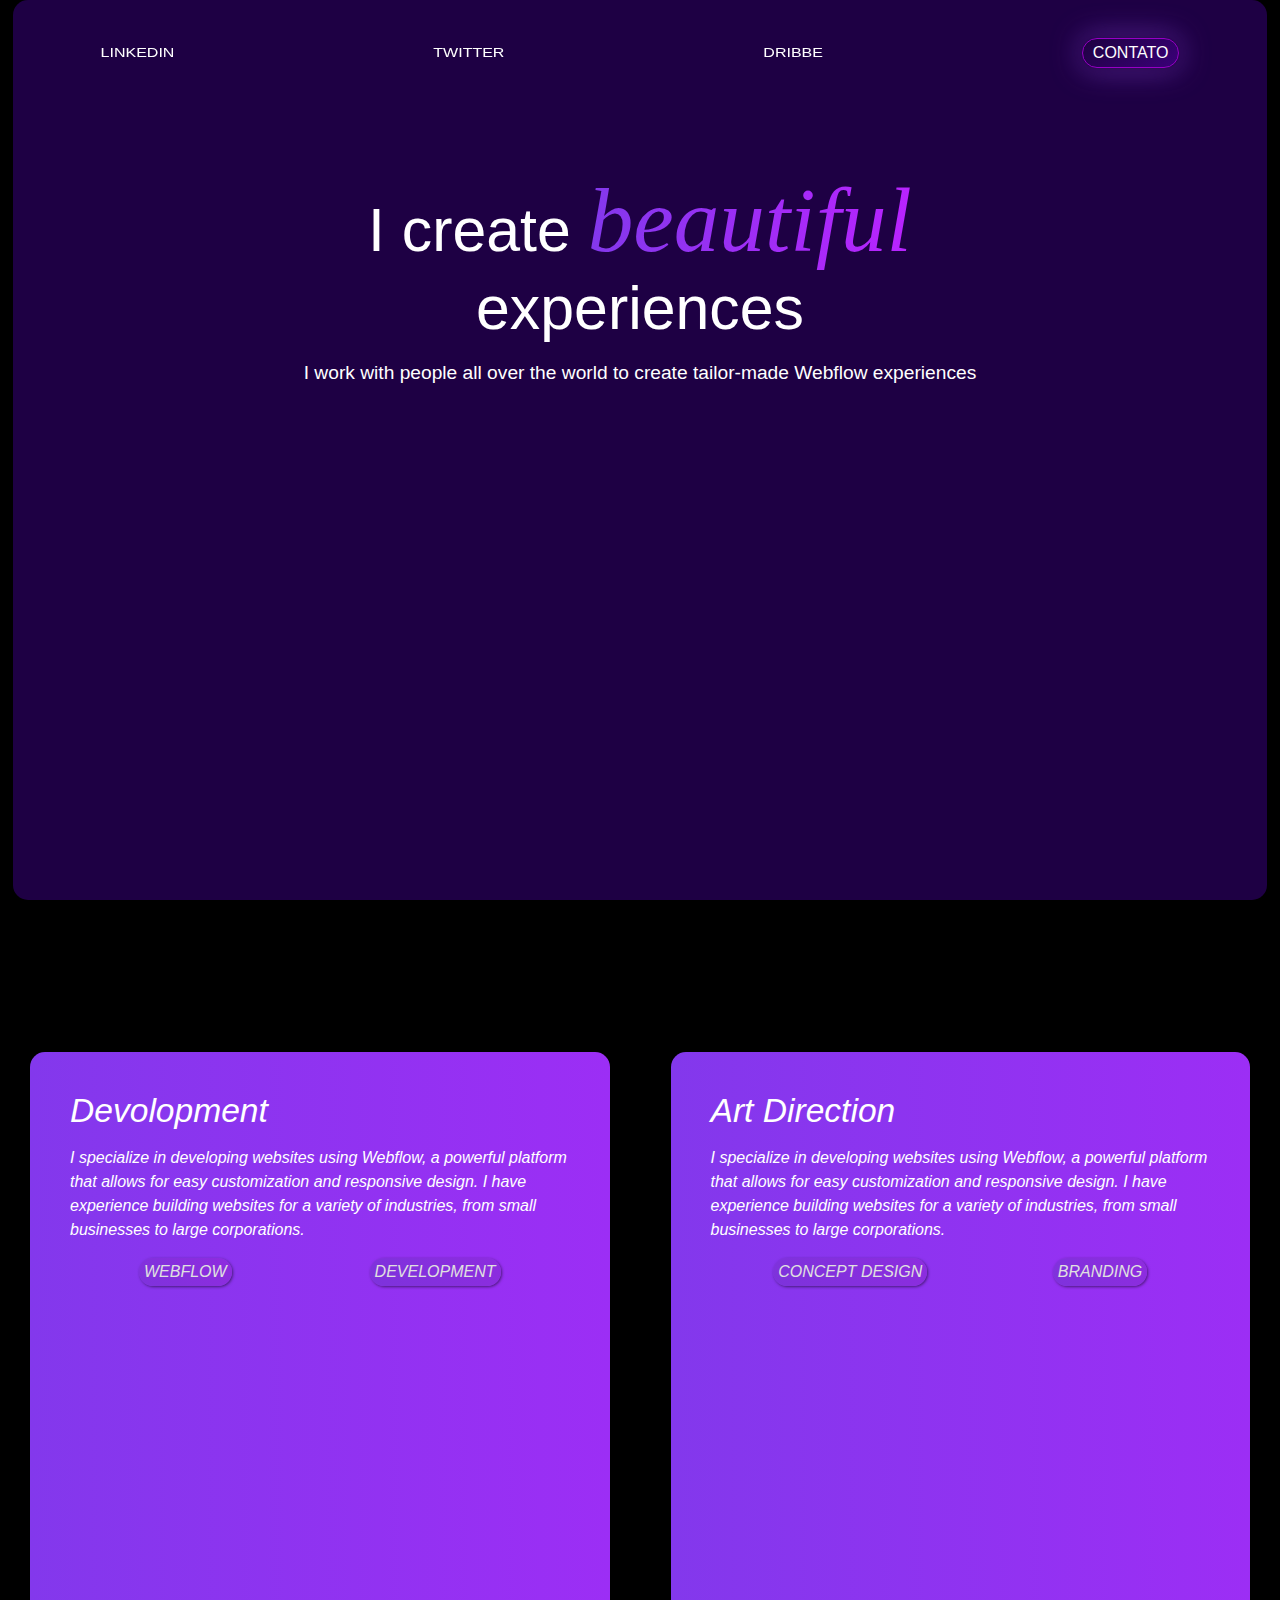
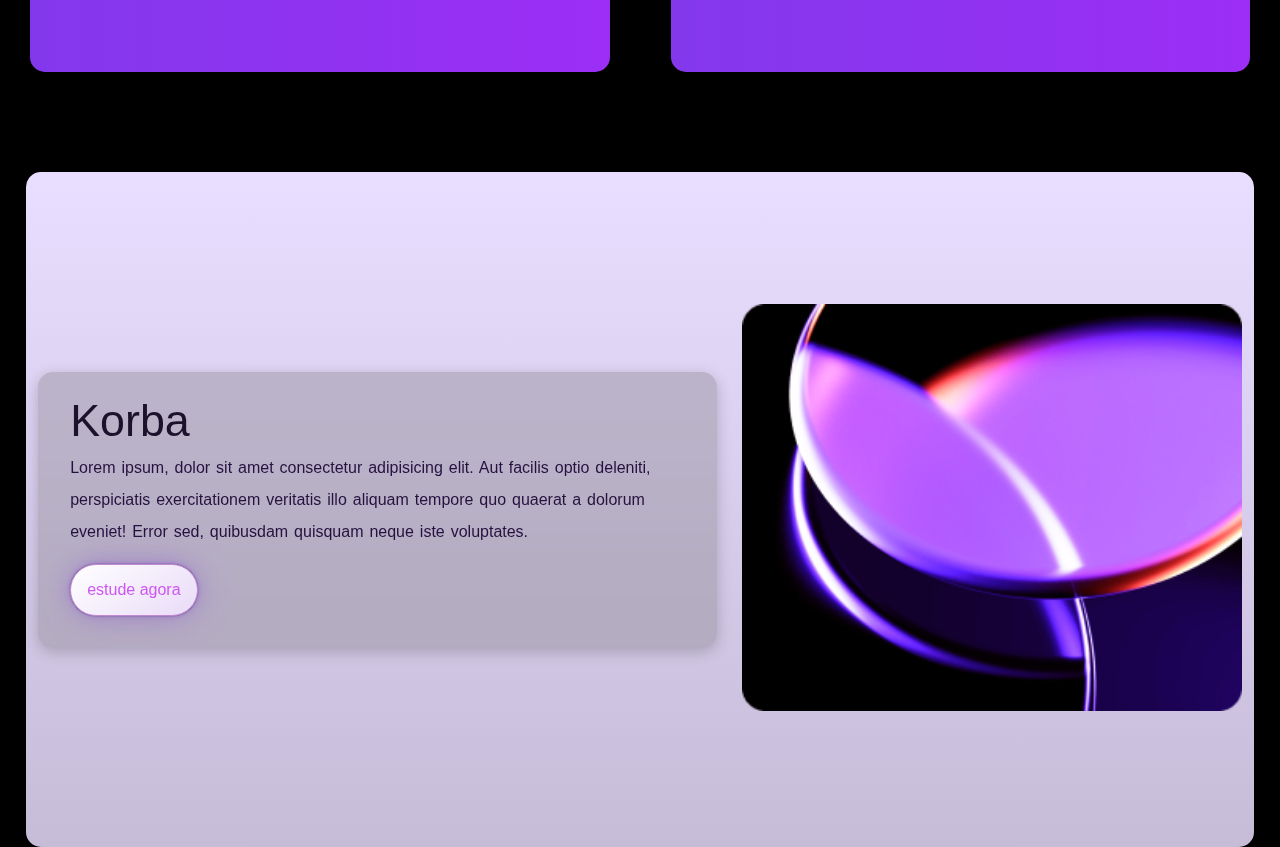
==== commit a3586f6e: "." ====
--- a/index.html
+++ b/index.html
@@ -44,41 +44,44 @@
                    <a class="buttom-section" href="#">DEVELOPMENT</a>   
                </div>
             </div>
-            <div class="box">
-               <h2>Art Direction</h2>
-               <p>I specialize in developing websites using Webflow, a powerful platform that allows for easy customization and responsive design. I have experience building websites for a variety of industries, from small businesses to large corporations.</p>
-               <div class="wrapper">
-                   
-                   <a class="buttom-section" href="#">CONCEPT DESIGN</a>
-                   <a class="buttom-section" href="#">BRANDING</a>
+    
+                <div class="box -dois">
+                   <h2>Art Direction</h2>
+                   <p>I specialize in developing websites using Webflow, a powerful platform that allows for easy customization and responsive design. I have experience building websites for a variety of industries, from small businesses to large corporations.</p>
+                   <div class="wrapper">
+    
+                       <a class="buttom-section" href="#">CONCEPT DESIGN</a>
+                       <a class="buttom-section" href="#">BRANDING</a>
+                   </div>
                </div>
-           </div>
-   
-   </section>
-
-  
-    <section class="section-image1">
-        <div class="caixa-elementos">
+    
+       </section>
+    
+    
+        <section class="section-image1">
+            <div class="caixa-elementos">
+    
+    
+                <div class="escrita"><h1>Korba</h1>
+    
+                        <div class="espacamento">
+                            <p>Lorem ipsum, dolor sit amet consectetur adipisicing elit.  Aut facilis optio deleniti, perspiciatis exercitationem  veritatis illo aliquam tempore quo quaerat  a dolorum eveniet! Error sed, quibusdam quisquam neque iste voluptates.</p>
+                            <button class="main-buttom -trans">estude agora</button>
+                        </div>
+    
+                </div>
+    
+                <div class="design-image">
+    
+                    <img class="image1" src="imagens/Image.png" alt="">
+    
+                </div>
+    
+    
+    
+            </div>
+       </section>
 
 
-            <div class="escrita"><h1>Korba</h1>
-              
-                    <div class="espacamento">
-                        <p>Lorem ipsum, dolor sit amet consectetur adipisicing elit.  Aut facilis optio deleniti, perspiciatis exercitationem  veritatis illo aliquam tempore quo quaerat  a dolorum eveniet! Error sed, quibusdam quisquam neque iste voluptates.</p>
-                        <button class="main-buttom -trans">estude agora</button>
-                    </div>
-               
-            </div>
-
-            <div class="design-image">
-
-                <img class="image1" src="imagens/Image.png" alt="">
-
-            </div>
-
-
-
-        </div>
-   </section>
 </body>
 </html>--- a/componentes/main-section.css
+++ b/componentes/main-section.css
@@ -7,18 +7,19 @@
     
 }
 .box{
-    margin-top: 6%;
+    margin-top: 10%;
     background: linear-gradient(to right, #8338EC, #9C2EF5);
     border-radius: 15px;
    color: white;
-    height: 70vh;
+    height: 60vh;
     padding: 40px;
-    line-height: 35px;
-    letter-spacing: 0.02em;
     font-weight: lighter;
     font-style: italic;
     transition-duration: 0.3s;
     font-family: "Montserrat Alternates", sans-serif;
+}
+.box p{
+    line-height: 150%;
 }
 .box:hover{
     box-shadow: 0 0 10px #592697, 0 0 14px #5405b4, 0 0 14px #7807f86e;
@@ -29,6 +30,7 @@
     font-size: 2.1em;
     font-weight: 100;
 }
+
 .buttom-section{
     box-shadow: 1px 1px 3px rgba(0, 0, 0, 0.5); 
     text-decoration: none;
--- a/componentes/section-image1.css
+++ b/componentes/section-image1.css
@@ -1,5 +1,5 @@
 .section-image1{
- 
+
 }
 .caixa-elementos{
     display: flex;
@@ -11,6 +11,7 @@
     margin: auto;
     justify-content: space-around;
     transition-duration: 0.2s;
+    margin-top: 100px;
     
 }
 .caixa-elementos:hover{
@@ -28,6 +29,7 @@
     padding: 2em;
     border-radius: 15px;
     transition-duration: 0.2s;
+    max-width: 50%;
    
 }
 .escrita:hover{
@@ -39,6 +41,7 @@
     font-weight: 500;
     word-spacing: 1.3px;
     font-size: 2.8em;
+  
 }
 .escrita p{
     font-family: "Montserrat Alternates", sans-serif;
--- a/componentes/respo-tablet.css
+++ b/componentes/respo-tablet.css
@@ -1,23 +1,110 @@
-@media (min-width: 768px) and (max-width: 1024px) {
-.fileira{
-        padding-top: 4%;
-   }
-   
-.centro{
-    margin-top: 11%; /*ajustar no mq p centralizar*/
+
+
+
+
+
+/* Telas médias (tablets pequenos: <= 768px, como iPad Mini) */
+@media (max-width: 768px) {
+
+    .main-header{
+        max-height: 60vh;
+    }
+    .box{
+        height: 30vh;
+    }
+    .escrita{
+        max-width: 40%;
+    }
+    .main-section{
+        display: flex;
+        flex-direction: column;
+    
+    
+    }
+    .caixa-elementos{
+     
+        max-height: 60vh;
+    }
+
+  }
+  
+
+
+
+
+
+
+
+/* parte especial para tratar o section-image1 */
+@media (max-width: 660px){
+    .box{
+        height: 30vh;
+    }
+    .escrita{
+        max-height: 70%;
+        line-height: 1.6em !important;
+    }
+    .caixa-elementos{
+       
+      
+    }
+
 }
 
-.caixa-elementos{
-    flex-direction: column;
-}
-.escrita{
+/* parte especial para tratar o section-image1 */
+@media (max-width: 595px){
+
+    .box{
+        height: 30vh;
+    }
+    .caixa-elementos{
+        display: flex;
+        flex-direction: column;
+       max-height: 100vh;
+       
+    }
+    .escrita{
+        max-width: 65%;
+    }
+    .image1{
+        width: clamp(300px, 40vw, 600px); /* Min: 200px, Responsivo: 50% da largura da viewport, Max: 500px */
     
- width: 70vw;
-    gap: 10px
+    }
+
+
+
 }
 
-.image1{
-    width: clamp(350px, 40vw, 600px); /* Min: 200px, Responsivo: 50% da largura da viewport, Max: 500px */
 
-}
+
+
+
+
+
+
+
+
+@media (min-width: 769px) and (max-width: 1024px) {
+
+    .main-header{
+        max-height: 70vh;
+    }
+    .box{
+        max-height: 37vh;
+        
+    }
+    .pai{
+       align-items: center;
+    }
+    .escrita{
+        max-width: 40%;
+    }
+    .espacamento{
+     background-color: #cf1414;
+     hyphens: auto;
+     text-align: center;
+    }
+    .caixa-elementos{
+        max-height: 65vh;
+    }
 }--- a/componentes/respo-cel-grande.css
+++ b/componentes/respo-cel-grande.css
@@ -1,104 +1,38 @@
-@media (min-width: 389px) and (max-width: 768px){
-    .main-header{
-    height: clamp(600px, 80vh, 600px);
+/* Telas pequenas (celulares maiores: <= 390px, como iPhone 14, Galaxy S23) */
+@media (max-width: 390px) {
+    body {
+      font-size: 1rem;
+      line-height: 1.5;
     }
-    
-    .fileira{
-
-    margin: 0% 4% 0% 4%;
-    font-size: 0.9em;
-   }
-   .centro{
-    margin-top: 45%; 
-}
-.box{
-    height: 40vh;
-}
-.box h2{
-    font-size: 1.8em;
-}
-.main-section{
-    flex-direction: column; /* Coloca os itens em coluna */
-}
-.wrapper{
-        flex-direction: column;
-        column-gap: 10%;
-        
-        align-items: center;
-        gap: 48px;
-}
-.box{
-    line-height: 22px;
-}
-.buttom-section{
-    padding: 4% 4%;
-}
-
-.caixa-elementos{
-    flex-direction: column;
-    height: 90vh;
-}
-.escrita{
+    .box{
+        height: 36vh;
+    }
+  }
 
 
 
- max-width: 70vw;
-    gap: 10px
-}
-.image1{
-    width: clamp(300px, 30vw, 500px); /* Min: 200px, Responsivo: 50% da largura da viewport, Max: 500px */
-
-}
-}
+/* celulares pouco maior*/
+@media (max-width: 440px) {
    
+    .main-header{
+        max-height: 50vh;
+    }
+     .box{
+        height: 30vh;
+    }
+    .caixa-elementos{
+       max-height: 100vh;
+    }
+  }
 
 
 
 
 
 
-
-
-
-
-
-
-/*responsivo clular pequeuno*/
-@media screen and (max-device-width: 390px) and (orientation: portrait) {
-  
-    .fileira{
-       
-        padding-top: 6%;
-        font-size: 0.85em;
-        margin: 0% 4% 0% 4%;
+/* Pequenos celulares (<= 320px, como iPhone SE antigo) */
+@media (max-width: 320px) {
+    body {
+      font-size: 0.9rem;
     }
-    .centro{
-        margin-top: 45%; 
-    }
-    .box{
-       line-height: 20px;
-       height: 40vh;
-    }
-    .box h2{
-        font-size: 1.5em;
-    }
-    .wrapper{
-        gap: 15px;
-        padding-top: 10px;
-        flex-direction: column;
-       
-    }
-    .buttom-section{
-        padding: 4% 4%;
-    }
-    .caixa-elementos{
-        flex-direction: column;
-    }
-    .escrita{
-        
-     width: 70vw;
-        gap: 10px
-    }
-    
-    
-}+  }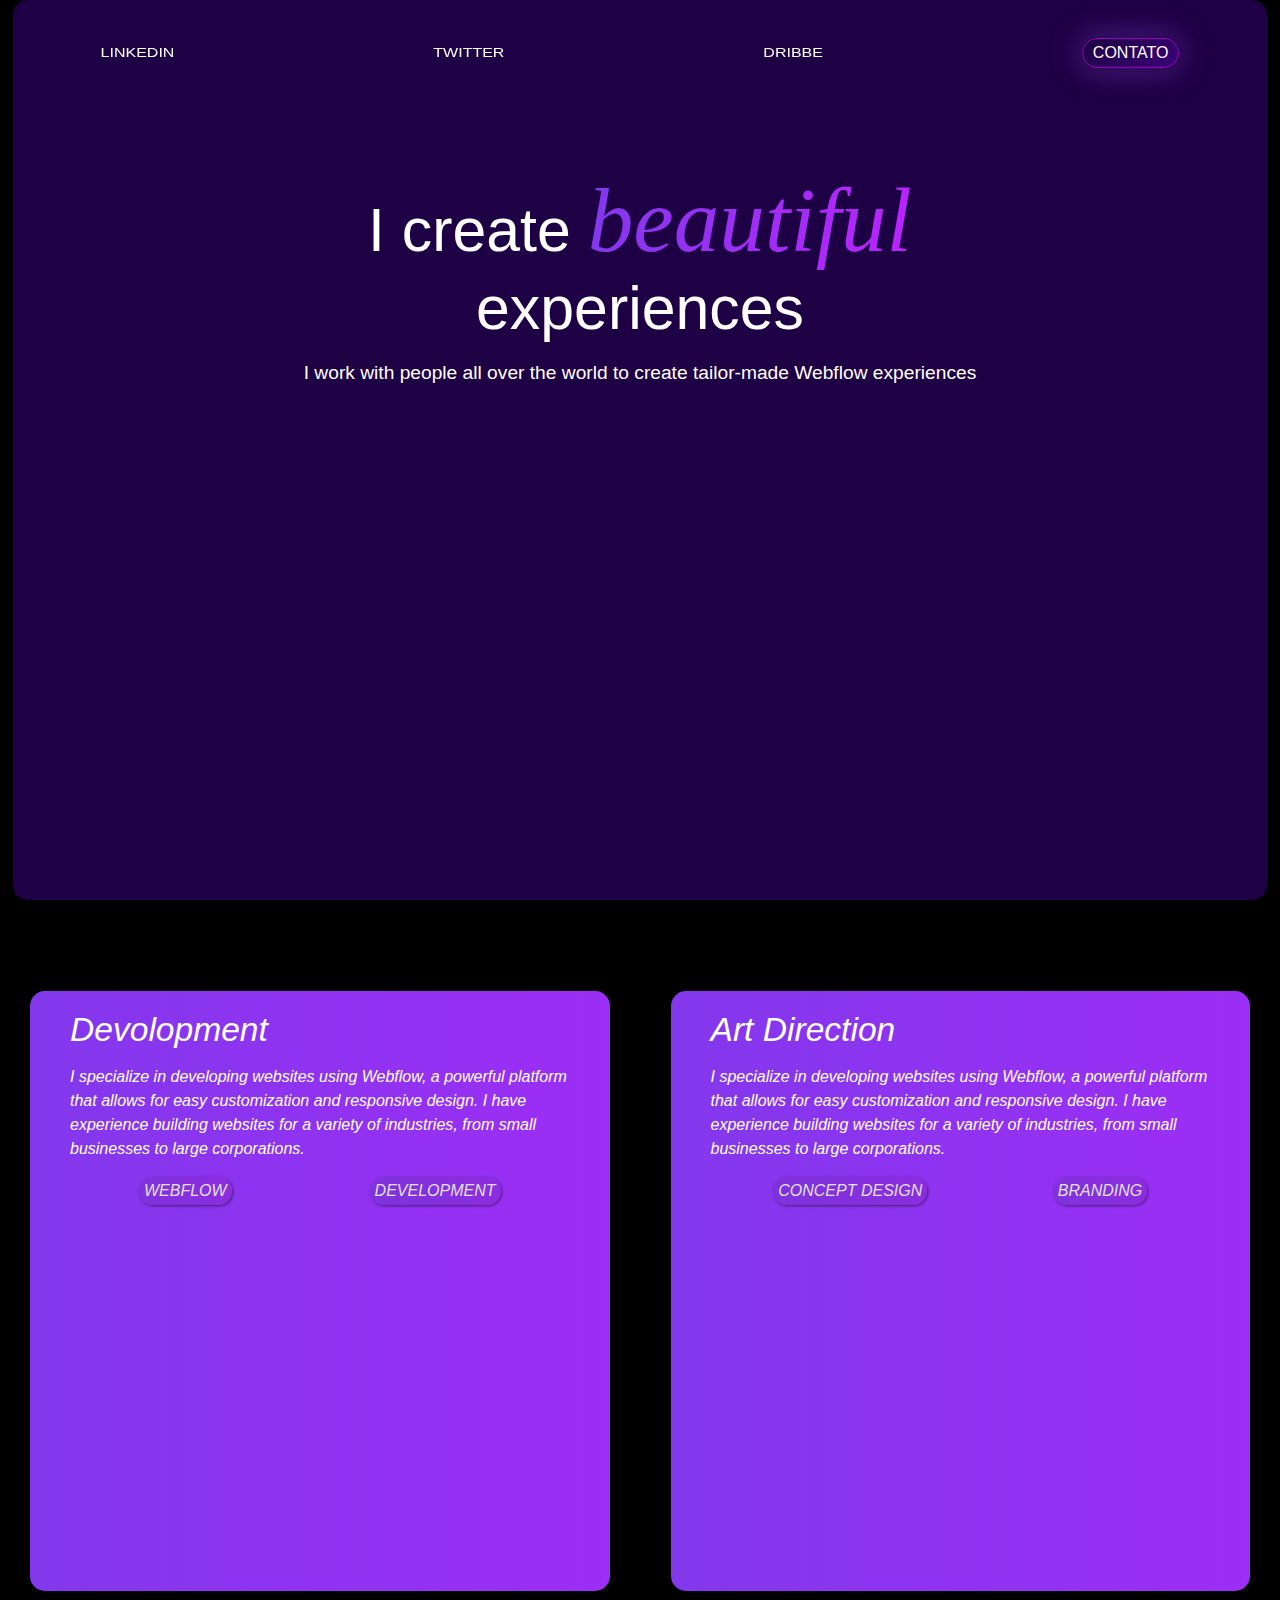
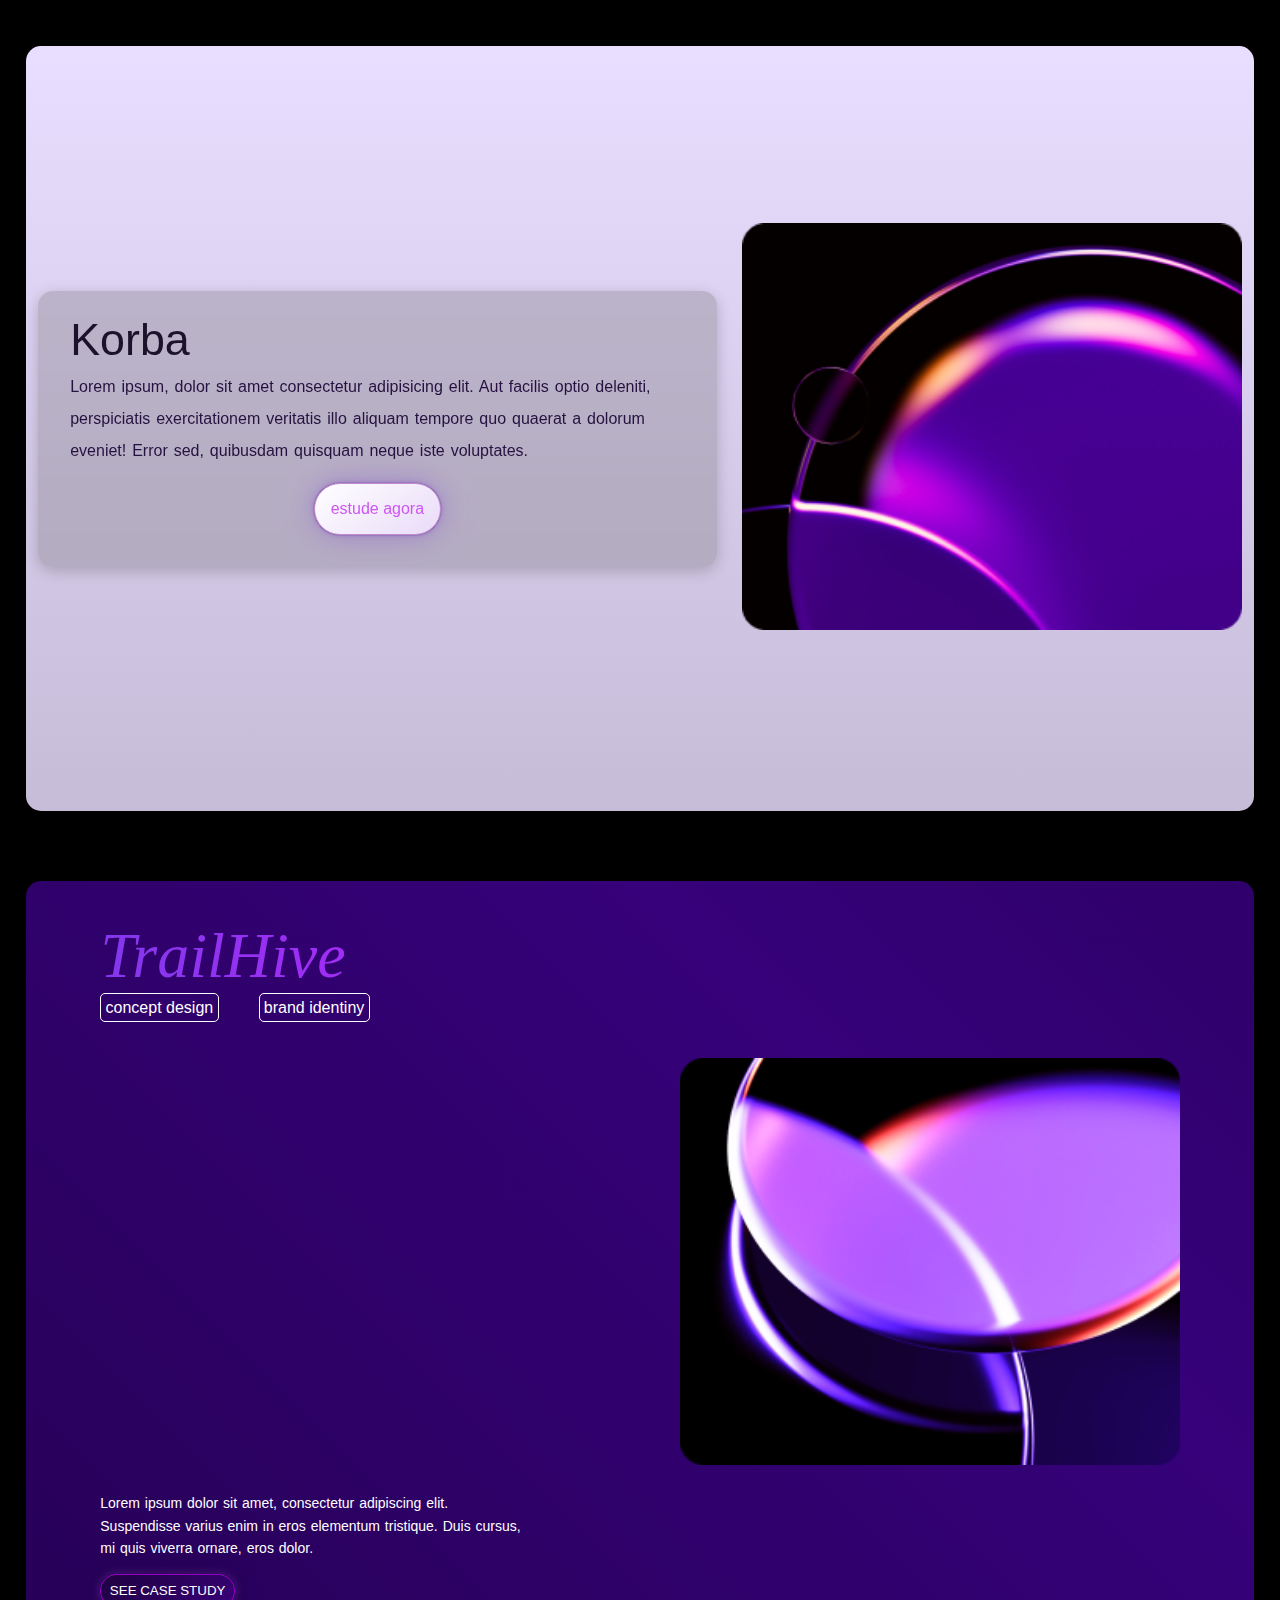
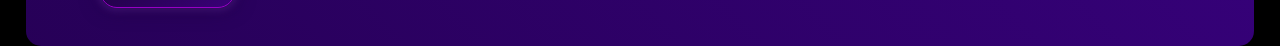
==== commit f150c098: "," ====
--- a/index.html
+++ b/index.html
@@ -11,6 +11,7 @@
     <link rel="stylesheet" href="componentes/centro.css">
     <link rel="stylesheet" href="componentes/main-section.css">
     <link rel="stylesheet" href="componentes/section-image1.css">
+    <link rel="stylesheet" href="componentes/section-image2.css">
 
     <link rel="stylesheet" href="componentes/respo-tablet.css">
     <link rel="stylesheet" href="componentes/respo-cel-grande.css">
@@ -73,7 +74,7 @@
     
                 <div class="design-image">
     
-                    <img class="image1" src="imagens/Image.png" alt="">
+                    <img class="image1" src="imagens/Image2.png" alt="">
     
                 </div>
     
@@ -83,5 +84,44 @@
        </section>
 
 
+
+
+
+       <section class="section-image2">
+
+
+        <div class="caixa-elementos2">
+            
+                <div class="escrita-Roxa">
+            
+                    <div class="w1">
+                        
+                        
+                                 <h3 class="cursivat">TrailHive</h3>
+                                 <div class="tratar-buttom">
+                        
+                                     <a class="buttão" href="">concept design</a>
+                                     <a class="buttão" href="">brand identiny</a>
+                                 </div>
+                    </div>
+    
+                     <div class="w2">
+                         
+                            <p>Lorem ipsum dolor sit amet, consectetur adipiscing elit. Suspendisse varius enim in eros elementum tristique. Duis cursus, mi quis viverra ornare, eros dolor.</p>
+                            <button class="main-buttom -w2">SEE CASE STUDY</button>
+                     </div>
+         
+                </div>
+            
+                <div class="design-image">
+    
+                    <img class="image1" src="imagens/Image.png" alt="">
+    
+                </div>
+                 
+        </>
+    
+        </section>
+
 </body>
 </html>--- a/componentes/main-action.css
+++ b/componentes/main-action.css
@@ -4,4 +4,9 @@
     color: white;
     transform: scale(1, 0.8); /* Achata verticalmente */
     display: inline-block; /* Necessário para aplicar transformações no texto */
+    transition-duration: 0.3s;
+}
+.main-action:hover{
+    border-bottom: 1px solid#592697;
+
 }--- a/componentes/main-section.css
+++ b/componentes/main-section.css
@@ -7,12 +7,12 @@
     
 }
 .box{
-    margin-top: 10%;
+    margin-top: 5%;
     background: linear-gradient(to right, #8338EC, #9C2EF5);
     border-radius: 15px;
    color: white;
     height: 60vh;
-    padding: 40px;
+    padding: 20px 40px 40px 40px;
     font-weight: lighter;
     font-style: italic;
     transition-duration: 0.3s;
--- a/componentes/section-image1.css
+++ b/componentes/section-image1.css
@@ -5,13 +5,13 @@
     display: flex;
     align-items: center;
     background: linear-gradient(to bottom, #E9DEFF, #c6bcd8);
-    height: 75vh;
+    height: 85vh;
     max-width: clamp(96%, 100vw, 96%);
     border-radius: 15px;
     margin: auto;
     justify-content: space-around;
     transition-duration: 0.2s;
-    margin-top: 100px;
+    margin-top: 55px;
     
 }
 .caixa-elementos:hover{
@@ -47,6 +47,7 @@
     font-family: "Montserrat Alternates", sans-serif;
     color: #160233e8;
     font-weight: 200;
+    text-align: start;
     word-spacing: 1.5px;
 }
 .image1{
@@ -67,4 +68,7 @@
 .main-buttom.-trans:hover{
     transform: scale(1.05); /* Aumenta o tamanho em 4% */
    
+}
+.espacamento{
+    text-align: center;
 }--- a/componentes/section-image2.css
+++ b/componentes/section-image2.css
@@ -0,0 +1,72 @@
+.caixa-elementos2{
+
+    display: flex;animation: textura 3.4s cubic-bezier(0.2, 0.5, 0.9, 0.6) 2s infinite;
+    background-image: linear-gradient(45deg, #1E0044, #36017a, #1E0044, #36017a);
+    background-size: 400% 200%;
+    transition: all 20.0s;
+
+    justify-content: space-around;
+    align-items: center;
+    height: 85vh;
+    max-width: clamp(96%, 100vw, 96%);
+    border-radius: 15px;
+    margin: auto;
+    transition-duration: 0.2s;
+    margin-top: 70px;
+   
+
+}
+.escrita-Roxa{
+    height: 90%;
+    display: flex;
+    flex-direction: column;
+    justify-content: space-between;
+    max-width: 35%;
+}
+.cursivat{
+    font-size: clamp(3em, 5vw, 4em);
+    background: linear-gradient(90deg, #8338EC, #B923FF); -webkit-background-clip: text; color: transparent;
+    font-family: "Playfair Display", serif ;
+    font-weight: 400; /* Peso da fonte */
+    font-style: italic; /* Estilo itálico */
+}
+.tratar-buttom{
+    display: flex;
+    justify-content: flex-start;
+    gap: 40px;
+}
+.buttão{
+    
+    font-family: "Montserrat Alternates", sans-serif;
+    color: white;
+    border: 1px solid white;
+    padding: 1%;
+    border-radius: 5px;
+    text-decoration: none;
+    transition-duration: 0.3s;
+}
+.buttão:hover{
+    border: 1px solid #592697;
+    color: #592697;
+    cursor: pointer;
+}
+.w1{
+     
+}
+.w2{
+  
+    line-height: 160%;
+    font-family: "Montserrat Alternates", sans-serif;
+    color: white;
+    word-spacing: 1px;
+ font-size: 14px;
+    font-weight:lighter;
+}
+
+.main-buttom.-w2{
+    padding: 2%;
+    box-shadow: 0 0 1px #1e0240, 0 0 20px #1e0240, 0 0 10px #6e31b4; /* Efeito de brilho */
+    color: white;
+    font-family: "Montserrat Alternates", sans-serif;
+    font-weight: 100;
+}--- a/componentes/respo-tablet.css
+++ b/componentes/respo-tablet.css
@@ -11,6 +11,7 @@
     }
     .box{
         height: 30vh;
+ 
     }
     .escrita{
         max-width: 40%;
@@ -24,6 +25,20 @@
     .caixa-elementos{
      
         max-height: 60vh;
+    }
+  
+
+    .caixa-elementos2{
+        max-height: 65vh;
+        
+    }
+    .escrita-Roxa{
+        height: 90%;
+   
+        max-width: 50%;
+    }
+    .tratar-buttom{
+        gap: 10px;
     }
 
   }
@@ -44,10 +59,7 @@
         max-height: 70%;
         line-height: 1.6em !important;
     }
-    .caixa-elementos{
-       
-      
-    }
+   
 
 }
 
@@ -70,6 +82,18 @@
         width: clamp(300px, 40vw, 600px); /* Min: 200px, Responsivo: 50% da largura da viewport, Max: 500px */
     
     }
+
+    .caixa-elementos2{
+        flex-direction: column;
+        max-height: 100vh;
+     
+    }
+    .escrita-Roxa{
+        justify-content: space-around;
+        gap: 20%;
+       
+    }
+
 
 
 
@@ -102,9 +126,21 @@
     .espacamento{
      background-color: #cf1414;
      hyphens: auto;
-     text-align: center;
+     
     }
     .caixa-elementos{
         max-height: 65vh;
     }
+    .caixa-elementos2{
+        max-height: 65vh;
+        
+    }
+    .tratar-buttom{
+        gap: 20px;
+    }
+    .buttão{
+        font-size: clamp(14px 50vw 16px);
+     
+    }
+    
 }--- a/componentes/respo-cel-grande.css
+++ b/componentes/respo-cel-grande.css
@@ -1,13 +1,4 @@
 /* Telas pequenas (celulares maiores: <= 390px, como iPhone 14, Galaxy S23) */
-@media (max-width: 390px) {
-    body {
-      font-size: 1rem;
-      line-height: 1.5;
-    }
-    .box{
-        height: 36vh;
-    }
-  }
 
 
 
@@ -18,10 +9,15 @@
         max-height: 50vh;
     }
      .box{
-        height: 30vh;
+   
+        height: 40vh;
     }
     .caixa-elementos{
        max-height: 100vh;
+       margin-bottom: 20%;
+    }
+    .escrita-Roxa{
+        min-width: 300px;
     }
   }
 
@@ -31,8 +27,19 @@
 
 
 /* Pequenos celulares (<= 320px, como iPhone SE antigo) */
-@media (max-width: 320px) {
+@media (max-width: 395px) {
     body {
-      font-size: 0.9rem;
+        font-size: 1rem;
+        line-height: 1.5;
     }
+    .box{
+       height: 40vh;
+    }
+    .buttom-section{
+        padding: 3% 1% 3% 1%;
+    }
+    
+    .caixa-elementos{
+        max-height: 100vh;
+     }
   }